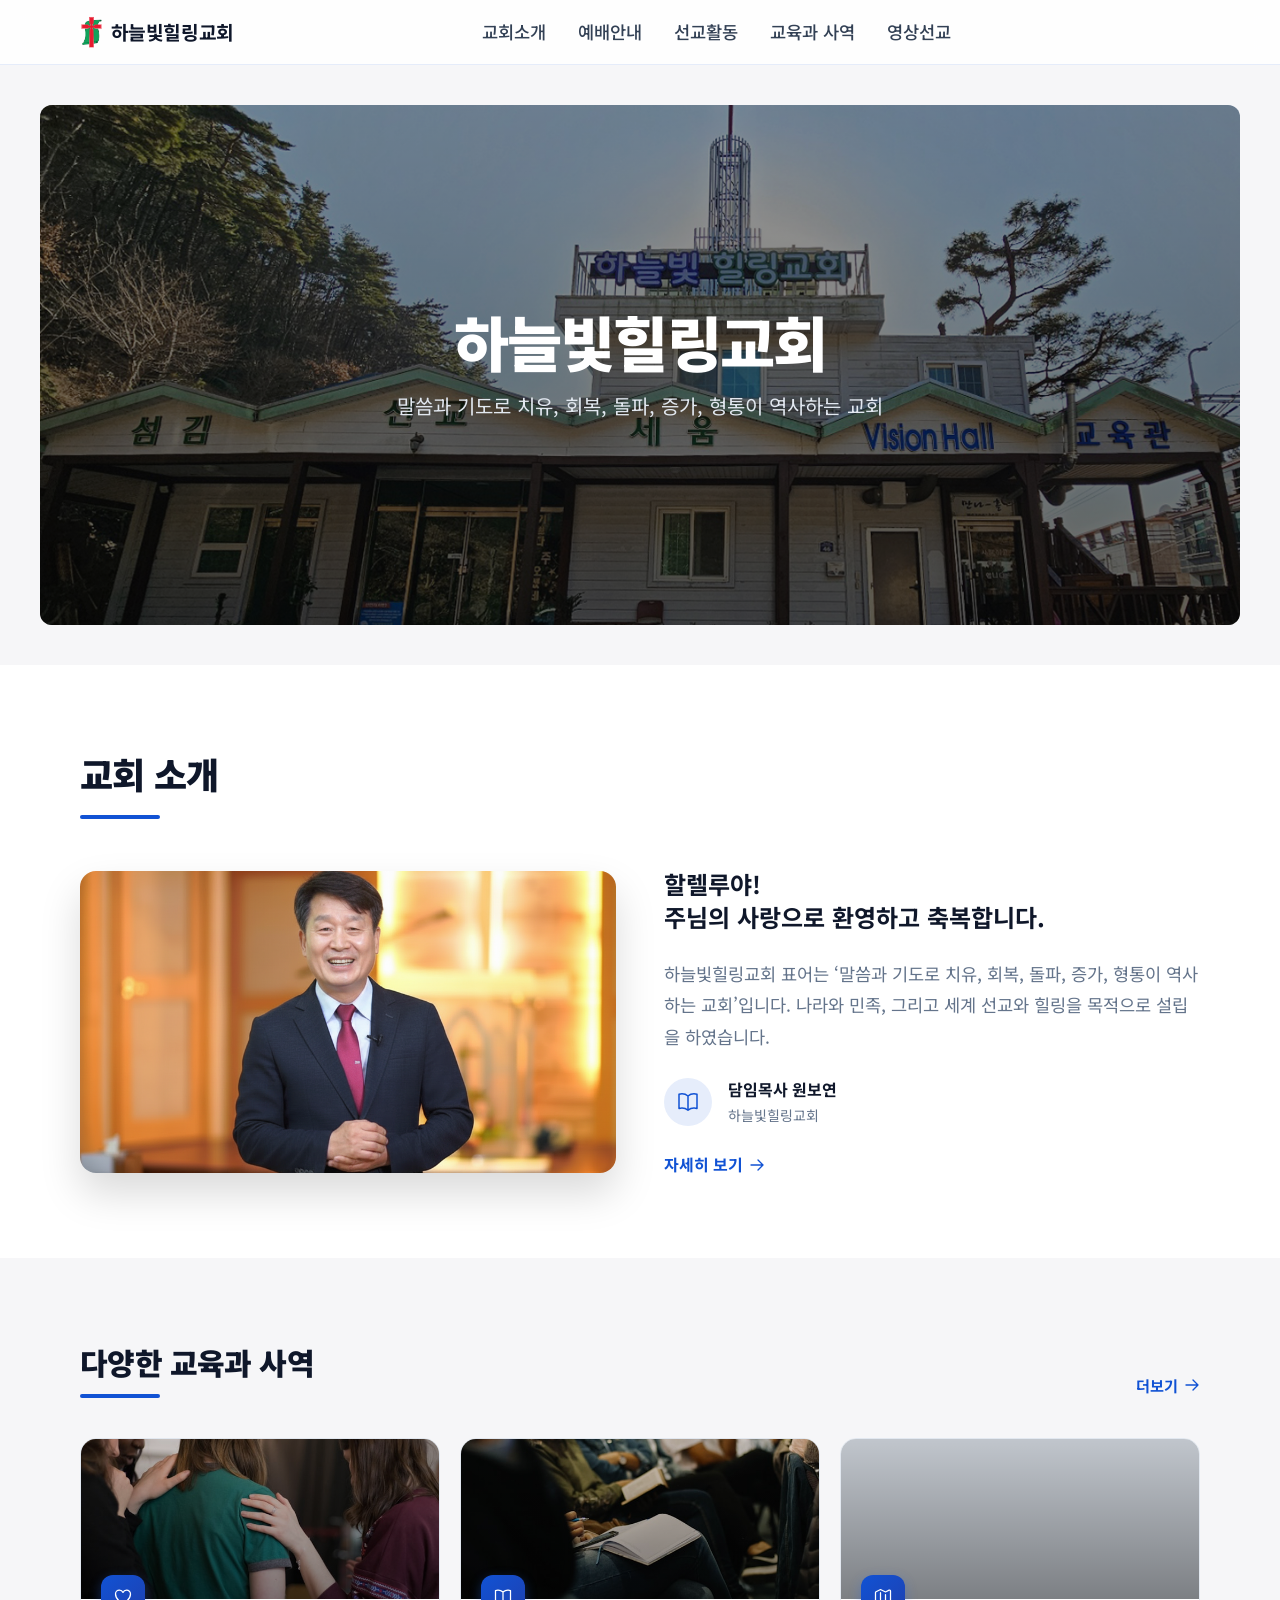
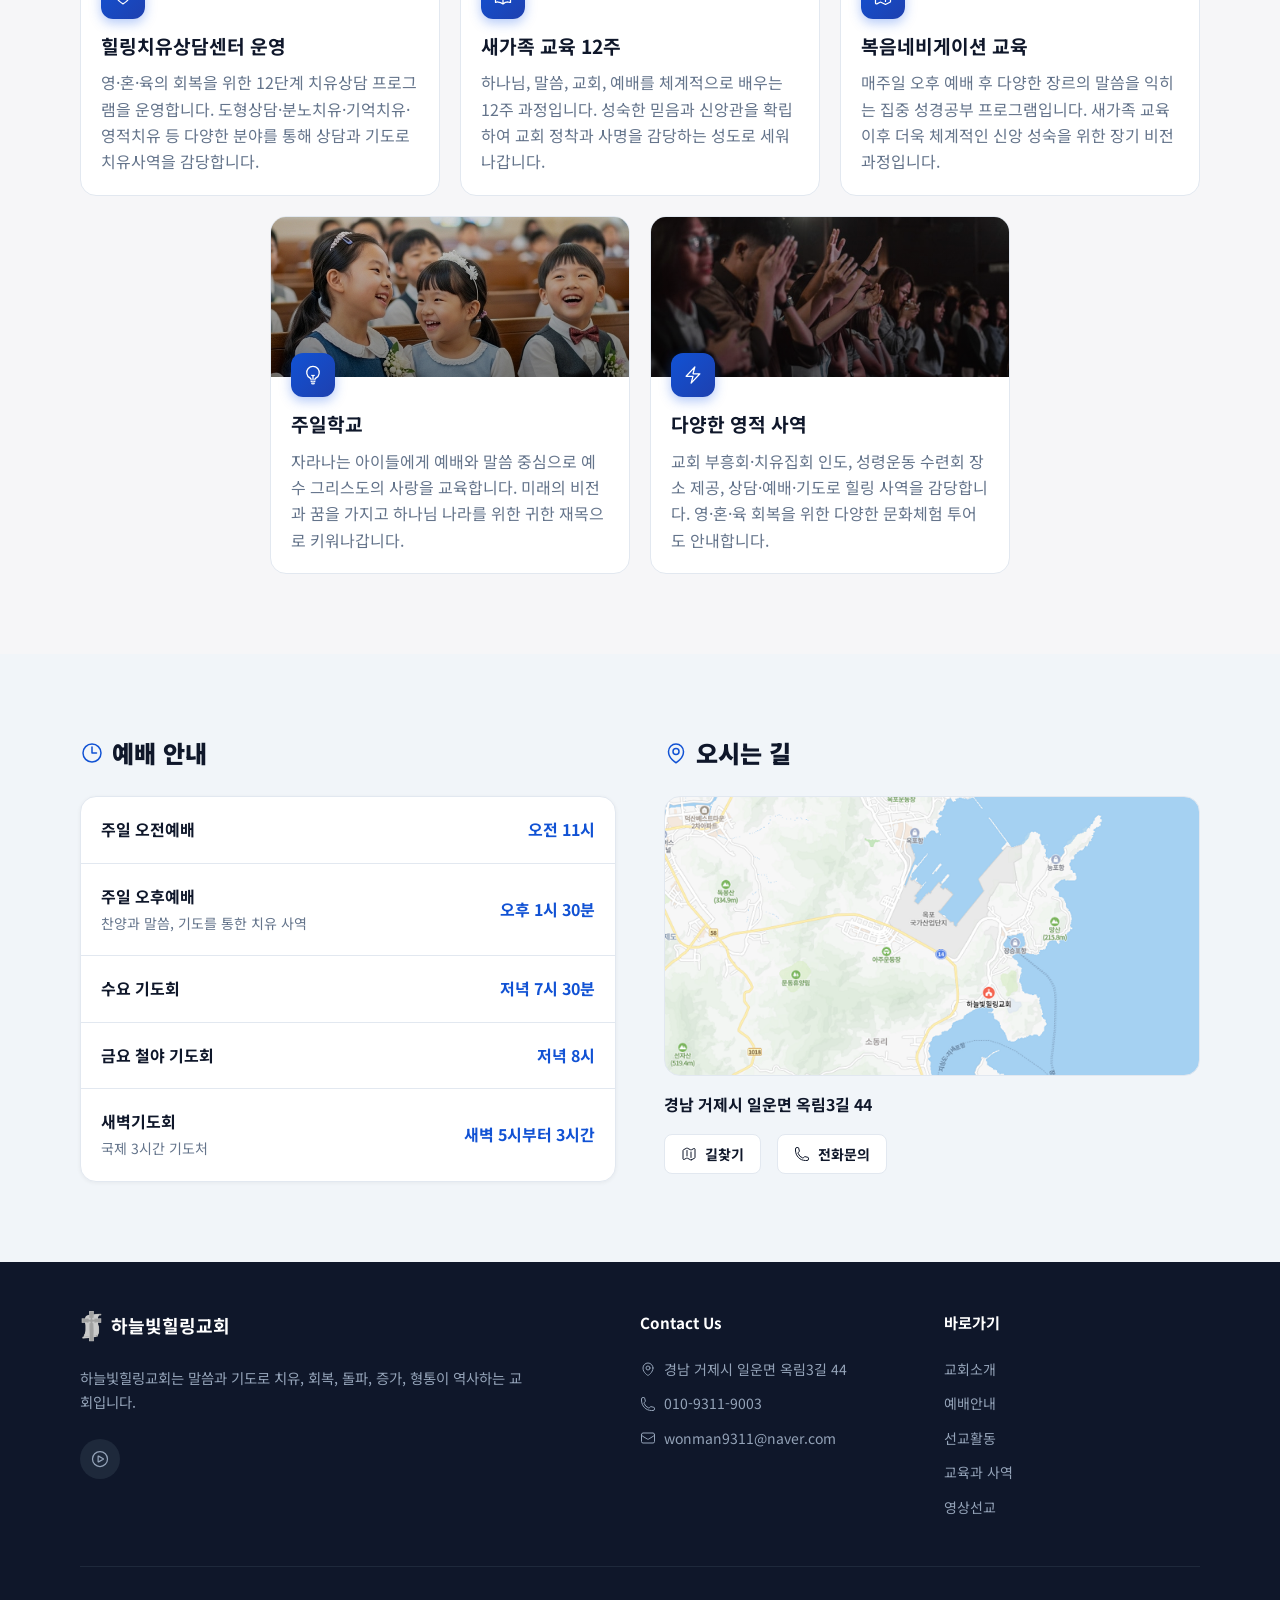
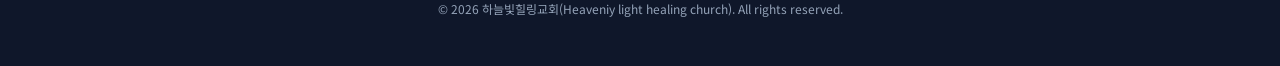
==== index.html @ 6baa6ed8 "first commit" ====
<!DOCTYPE html>
<html lang="ko">
<head>
  <meta charset="UTF-8" />
  <meta name="viewport" content="width=device-width, initial-scale=1.0" />
  <title>하늘빛힐링교회</title>
  <link rel="stylesheet" href="style.css" />
  <style>
    .mp-grid {
      display: grid;
      gap: 1.25rem;
      grid-template-columns: 1fr;
    }
    @media (min-width: 640px) {
      .mp-grid { grid-template-columns: repeat(2, 1fr); }
    }
    @media (min-width: 1024px) {
      .mp-grid { grid-template-columns: repeat(6, 1fr); }
      .mp-card:nth-child(1) { grid-column: span 2; }
      .mp-card:nth-child(2) { grid-column: span 2; }
      .mp-card:nth-child(3) { grid-column: span 2; }
      .mp-card:nth-child(4) { grid-column: 2 / span 2; }
      .mp-card:nth-child(5) { grid-column: 4 / span 2; }
    }
    .mp-card {
      background-color: var(--surface);
      border: 1px solid var(--border);
      border-radius: 1rem;
      overflow: hidden;
      display: flex;
      flex-direction: column;
      transition: transform 0.2s, box-shadow 0.2s;
    }
    .mp-card:hover { transform: translateY(-4px); box-shadow: 0 8px 24px rgba(0,0,0,0.1); }
    .mp-thumb {
      position: relative;
      height: 160px;
      background-size: cover;
      background-position: center;
      background-color: var(--slate-200);
    }
    .mp-thumb-overlay {
      position: absolute;
      inset: 0;
      background: linear-gradient(to bottom, rgba(0,0,0,0.15) 0%, rgba(0,0,0,0.45) 100%);
    }
    .mp-icon {
      position: absolute;
      bottom: -1.25rem;
      left: 1.25rem;
      width: 2.75rem;
      height: 2.75rem;
      border-radius: 0.75rem;
      background: linear-gradient(135deg, var(--primary) 0%, #1e40af 100%);
      color: #fff;
      display: flex;
      align-items: center;
      justify-content: center;
      box-shadow: 0 4px 12px rgba(37,99,235,0.35);
    }
    .mp-icon svg { width: 1.25rem; height: 1.25rem; }
    .mp-body { padding: 2rem 1.25rem 1.25rem; flex: 1; display: flex; flex-direction: column; gap: 0.5rem; }
    .mp-body h4 { font-size: 1.2rem; font-weight: 700; color: var(--fg); }
    .mp-body p { font-size: 1rem; color: var(--fg-muted); line-height: 1.65; flex: 1; }
    .mp-link {
      display: inline-flex;
      align-items: center;
      gap: 0.3rem;
      font-size: 0.85rem;
      font-weight: 700;
      color: var(--primary);
      margin-top: 0.25rem;
    }
    .mp-link svg { width: 0.9rem; height: 0.9rem; }
  </style>
</head>
<body>

<!-- ===== HEADER ===== -->
<header class="site-header" id="site-header"></header>

<main>

  <!-- ===== HERO ===== -->
  <div class="hero-wrapper">
    <div class="hero" style="background-image: url('./source/church.png');">
      <div class="hero-overlay"></div>
      <div class="hero-content">
        <h1>하늘빛힐링교회</h1>
        <p>말씀과 기도로 치유, 회복, 돌파, 증가, 형통이 역사하는 교회</p>
      </div>
    </div>
  </div>

  <!-- ===== ABOUT PREVIEW ===== -->
  <section class="section bg-surface">
    <div class="section-inner">
      <div class="section-header">
        <h3>교회 소개</h3>
        <div class="section-header-bar"></div>
      </div>
      <div class="about-grid">
        <div class="about-img anim from-left"
          style="background-image: url('./source/won.png');"></div>
        <div class="about-text anim from-right anim-delay-2">
          <h4>할렐루야!<br>주님의 사랑으로 환영하고 축복합니다.</h4>
          <p>하늘빛힐링교회 표어는 ‘말씀과 기도로 치유, 회복, 돌파, 증가, 형통이 역사하는 교회’입니다. 나라와 민족, 그리고 세계 선교와 힐링을 목적으로 설립을 하였습니다.</p>
          <div class="pastor-info">
            <div class="pastor-icon">
              <svg xmlns="http://www.w3.org/2000/svg" fill="none" viewBox="0 0 24 24" stroke-width="1.5" stroke="currentColor">
                <path stroke-linecap="round" stroke-linejoin="round" d="M12 6.042A8.967 8.967 0 006 3.75c-1.052 0-2.062.18-3 .512v14.25A8.987 8.987 0 016 18c2.305 0 4.408.867 6 2.292m0-14.25a8.966 8.966 0 016-2.292c1.052 0 2.062.18 3 .512v14.25A8.987 8.987 0 0018 18a8.967 8.967 0 00-6 2.292m0-14.25v14.25" />
              </svg>
            </div>
            <div>
              <strong>담임목사 원보연</strong>
              <span>하늘빛힐링교회</span>
            </div>
          </div>
          <div>
            <a href="about.html" style="display:inline-flex;align-items:center;gap:.35rem;color:var(--primary);font-weight:700;">
              자세히 보기
              <svg xmlns="http://www.w3.org/2000/svg" width="16" height="16" fill="none" viewBox="0 0 24 24" stroke-width="2" stroke="currentColor"><path stroke-linecap="round" stroke-linejoin="round" d="M13.5 4.5L21 12m0 0l-7.5 7.5M21 12H3" /></svg>
            </a>
          </div>
        </div>
      </div>
    </div>
  </section>

  <!-- ===== MINISTRY ===== -->
  <section class="section">
    <div class="section-inner">
      <div class="section-header-row">
        <div>
          <h3>다양한 교육과 사역</h3>
          <div class="section-header-bar" style="margin-top:.5rem;"></div>
        </div>
        <a href="ministry.html" style="display:flex;align-items:center;gap:.35rem;color:var(--primary);font-weight:700;font-size:.95rem;white-space:nowrap;">
          더보기
          <svg xmlns="http://www.w3.org/2000/svg" width="16" height="16" fill="none" viewBox="0 0 24 24" stroke-width="2" stroke="currentColor"><path stroke-linecap="round" stroke-linejoin="round" d="M13.5 4.5L21 12m0 0l-7.5 7.5M21 12H3" /></svg>
        </a>
      </div>

      <div class="mp-grid">

        <!-- 1. 힐링치유상담센터 -->
        <div class="mp-card anim">
          <div class="mp-thumb" style="background-image: url('./source/min01.jpg');">
            <div class="mp-thumb-overlay"></div>
            <div class="mp-icon">
              <svg xmlns="http://www.w3.org/2000/svg" fill="none" viewBox="0 0 24 24" stroke-width="1.5" stroke="currentColor"><path stroke-linecap="round" stroke-linejoin="round" d="M21 8.25c0-2.485-2.099-4.5-4.688-4.5-1.935 0-3.597 1.126-4.312 2.733-.715-1.607-2.377-2.733-4.313-2.733C5.1 3.75 3 5.765 3 8.25c0 7.22 9 12 9 12s9-4.78 9-12z" /></svg>
            </div>
          </div>
          <div class="mp-body">
            <h4>힐링치유상담센터 운영</h4>
            <p>영·혼·육의 회복을 위한 12단계 치유상담 프로그램을 운영합니다. 도형상담·분노치유·기억치유·영적치유 등 다양한 분야를 통해 상담과 기도로 치유사역을 감당합니다.</p>
            </div>
        </div>

        <!-- 2. 새가족 교육 -->
        <div class="mp-card anim anim-delay-1">
          <div class="mp-thumb" style="background-image: url('./source/min02.jpg');">
            <div class="mp-thumb-overlay"></div>
            <div class="mp-icon">
              <svg xmlns="http://www.w3.org/2000/svg" fill="none" viewBox="0 0 24 24" stroke-width="1.5" stroke="currentColor"><path stroke-linecap="round" stroke-linejoin="round" d="M12 6.042A8.967 8.967 0 006 3.75c-1.052 0-2.062.18-3 .512v14.25A8.987 8.987 0 016 18c2.305 0 4.408.867 6 2.292m0-14.25a8.966 8.966 0 016-2.292c1.052 0 2.062.18 3 .512v14.25A8.987 8.987 0 0118 18a8.967 8.967 0 00-6 2.292m0-14.25v14.25" /></svg>
            </div>
          </div>
          <div class="mp-body">
            <h4>새가족 교육 12주</h4>
            <p>하나님, 말씀, 교회, 예배를 체계적으로 배우는 12주 과정입니다. 성숙한 믿음과 신앙관을 확립하여 교회 정착과 사명을 감당하는 성도로 세워나갑니다.</p>
            </div>
        </div>

        <!-- 3. 복음네비게이션 -->
        <div class="mp-card anim anim-delay-2">
          <div class="mp-thumb" style="background-image: url('https://lh3.googleusercontent.com/aida-public/[base64]');">
            <div class="mp-thumb-overlay"></div>
            <div class="mp-icon">
              <svg xmlns="http://www.w3.org/2000/svg" fill="none" viewBox="0 0 24 24" stroke-width="1.5" stroke="currentColor"><path stroke-linecap="round" stroke-linejoin="round" d="M9 6.75V15m6-6v8.25m.503 3.498l4.875-2.437c.381-.19.622-.58.622-1.006V4.82c0-.836-.88-1.38-1.628-1.006l-3.869 1.934c-.317.159-.69.159-1.006 0L9.503 3.252a1.125 1.125 0 00-1.006 0L3.622 5.689C3.24 5.88 3 6.27 3 6.695V19.18c0 .836.88 1.38 1.628 1.006l3.869-1.934c.317-.159.69-.159 1.006 0l4.994 2.497c.317.158.69.158 1.006 0z" /></svg>
            </div>
          </div>
          <div class="mp-body">
            <h4>복음네비게이션 교육</h4>
            <p>매주일 오후 예배 후 다양한 장르의 말씀을 익히는 집중 성경공부 프로그램입니다. 새가족 교육 이후 더욱 체계적인 신앙 성숙을 위한 장기 비전 과정입니다.</p>
            </div>
        </div>

        <!-- 4. 주일학교 -->
        <div class="mp-card anim anim-delay-1">
          <div class="mp-thumb" style="background-image: url('./source/min04.jpeg');">
            <div class="mp-thumb-overlay"></div>
            <div class="mp-icon">
              <svg xmlns="http://www.w3.org/2000/svg" fill="none" viewBox="0 0 24 24" stroke-width="1.5" stroke="currentColor"><path stroke-linecap="round" stroke-linejoin="round" d="M12 18v-5.25m0 0a6.01 6.01 0 001.5-.189m-1.5.189a6.01 6.01 0 01-1.5-.189m3.75 7.478a12.06 12.06 0 01-4.5 0m3.75 2.383a14.406 14.406 0 01-3 0M14.25 18v-.192c0-.983.658-1.823 1.508-2.316a7.5 7.5 0 10-7.517 0c.85.493 1.509 1.333 1.509 2.316V18" /></svg>
            </div>
          </div>
          <div class="mp-body">
            <h4>주일학교</h4>
            <p>자라나는 아이들에게 예배와 말씀 중심으로 예수 그리스도의 사랑을 교육합니다. 미래의 비전과 꿈을 가지고 하나님 나라를 위한 귀한 재목으로 키워나갑니다.</p>
            </div>
        </div>

        <!-- 5. 다양한 영적 사역 -->
        <div class="mp-card anim anim-delay-2">
          <div class="mp-thumb" style="background-image: url('./source/min05.jpg');">
            <div class="mp-thumb-overlay"></div>
            <div class="mp-icon">
              <svg xmlns="http://www.w3.org/2000/svg" fill="none" viewBox="0 0 24 24" stroke-width="1.5" stroke="currentColor"><path stroke-linecap="round" stroke-linejoin="round" d="M3.75 13.5l10.5-11.25L12 10.5h8.25L9.75 21.75 12 13.5H3.75z" /></svg>
            </div>
          </div>
          <div class="mp-body">
            <h4>다양한 영적 사역</h4>
            <p>교회 부흥회·치유집회 인도, 성령운동 수련회 장소 제공, 상담·예배·기도로 힐링 사역을 감당합니다. 영·혼·육 회복을 위한 다양한 문화체험 투어도 안내합니다.</p>
            </div>
        </div>

      </div>
    </div>
  </section>

  <!-- ===== WORSHIP INFO ===== -->
  <section class="section bg-surface-2">
    <div class="section-inner">
      <div class="worship-grid">
        <div class="anim">
          <h3 class="worship-title">
            <svg xmlns="http://www.w3.org/2000/svg" fill="none" viewBox="0 0 24 24" stroke-width="1.5" stroke="currentColor"><path stroke-linecap="round" stroke-linejoin="round" d="M12 6v6h4.5m4.5 0a9 9 0 11-18 0 9 9 0 0118 0z" /></svg>
            예배 안내
          </h3>
          <div class="worship-table">
            <div class="worship-row">
              <div class="worship-row-left"><strong>주일 오전예배</strong></div>
              <span class="worship-time">오전 11시</span>
            </div>
            <div class="worship-row">
              <div class="worship-row-left"><strong>주일 오후예배</strong><span>찬양과 말씀, 기도를 통한 치유 사역</span></div>
              <span class="worship-time">오후 1시 30분</span>
            </div>
            <div class="worship-row">
              <div class="worship-row-left"><strong>수요 기도회</strong></div>
              <span class="worship-time">저녁 7시 30분</span>
            </div>
            <div class="worship-row">
              <div class="worship-row-left"><strong>금요 철야 기도회</strong></div>
              <span class="worship-time">저녁 8시</span>
            </div>
            <div class="worship-row">
              <div class="worship-row-left"><strong>새벽기도회</strong><span>국제 3시간 기도처</span></div>
              <span class="worship-time">새벽 5시부터 3시간</span>
            </div>
          </div>
        </div>
        <div class="anim anim-delay-2">
          <h3 class="worship-title">
            <svg xmlns="http://www.w3.org/2000/svg" fill="none" viewBox="0 0 24 24" stroke-width="1.5" stroke="currentColor"><path stroke-linecap="round" stroke-linejoin="round" d="M15 10.5a3 3 0 11-6 0 3 3 0 016 0z" /><path stroke-linecap="round" stroke-linejoin="round" d="M19.5 10.5c0 7.142-7.5 11.25-7.5 11.25S4.5 17.642 4.5 10.5a7.5 7.5 0 1115 0z" /></svg>
            오시는 길
          </h3>
          <div class="map-container" style="background-image: url('./source/map.png');">
          </div>
          <div class="address">
            <p class="address-line">경남 거제시 일운면 옥림3길 44</p>
            <div class="address-btns">
              <a href="https://map.naver.com/p/search/경남%20거제시%20일운면%20옥림3길%2044" target="_blank" class="btn-outline">
                <svg xmlns="http://www.w3.org/2000/svg" width="16" height="16" fill="none" viewBox="0 0 24 24" stroke-width="1.5" stroke="currentColor">
                  <path stroke-linecap="round" stroke-linejoin="round" d="M9 6.75V15m6-6v8.25m.503 3.498l4.875-2.437c.381-.19.622-.58.622-1.006V4.82c0-.836-.88-1.38-1.628-1.006l-3.869 1.934c-.317.159-.69.159-1.006 0L9.503 3.252a1.125 1.125 0 00-1.006 0L3.622 5.689C3.24 5.88 3 6.27 3 6.695V19.18c0 .836.88 1.38 1.628 1.006l3.869-1.934c.317-.159.69-.159 1.006 0l4.994 2.497c.317.158.69.158 1.006 0z" />
                </svg>
                길찾기
              </a>
              <a href="tel:010-9311-9003" class="btn-outline">
                <svg xmlns="http://www.w3.org/2000/svg" width="16" height="16" fill="none" viewBox="0 0 24 24" stroke-width="1.5" stroke="currentColor">
                  <path stroke-linecap="round" stroke-linejoin="round" d="M2.25 6.75c0 8.284 6.716 15 15 15h2.25a2.25 2.25 0 002.25-2.25v-1.372c0-.516-.351-.966-.852-1.091l-4.423-1.106c-.44-.11-.902.055-1.173.417l-.97 1.293c-.282.376-.769.542-1.21.38a12.035 12.035 0 01-7.143-7.143c-.162-.441.004-.928.38-1.21l1.293-.97c.363-.271.527-.734.417-1.173L6.963 3.102a1.125 1.125 0 00-1.091-.852H4.5A2.25 2.25 0 002.25 4.5v2.25z" />
                </svg>
                전화문의
              </a>
            </div>
          </div>
        </div>
      </div>
    </div>
  </section>

</main>

<!-- ===== FOOTER ===== -->
<footer class="site-footer" id="site-footer"></footer>

<script src="components.js"></script>
<script src="main.js"></script>
</body>
</html>
---- style.css ----
@import url('https://fonts.googleapis.com/css2?family=Newsreader:ital,opsz,wght@0,6..72,200..800;1,6..72,200..800&family=Noto+Sans+KR:wght@100..900&display=swap');

/* ===================== Variables ===================== */
:root {
  --primary: #1152d4;
  --primary-light: rgba(17, 82, 212, 0.1);
  --primary-foreground: #ffffff;
  --bg-light: #f6f6f8;
  --bg-dark: #101622;
  --slate-50:  #f8fafc;
  --slate-100: #f1f5f9;
  --slate-200: #e2e8f0;
  --slate-300: #cbd5e1;
  --slate-400: #94a3b8;
  --slate-500: #64748b;
  --slate-600: #475569;
  --slate-700: #334155;
  --slate-800: #1e293b;
  --slate-900: #0f172a;
  --red-500: #ef4444;

  /* semantic tokens (light) */
  --bg:       var(--bg-light);
  --fg:       var(--slate-900);
  --fg-muted: var(--slate-500);
  --surface:  #ffffff;
  --surface-2: var(--slate-100);
  --border:   var(--slate-200);
  --header-bg: rgba(255,255,255,0.85);
}

@media (prefers-color-scheme: dark) {
  :root {
    --bg:       var(--bg-dark);
    --fg:       var(--slate-100);
    --fg-muted: var(--slate-400);
    --surface:  var(--slate-800);
    --surface-2: #0f172a;
    --border:   var(--slate-700);
    --header-bg: rgba(16,22,34,0.85);
  }
}

/* ===================== Reset & Base ===================== */
*, *::before, *::after { box-sizing: border-box; margin: 0; padding: 0; }
html { scroll-behavior: smooth; }
body {
  font-family: "Noto Sans KR", "Inter", ui-sans-serif, system-ui, sans-serif;
  background-color: var(--bg);
  color: var(--fg);
  min-height: 100vh;
  display: flex;
  flex-direction: column;
  overflow-x: hidden;
  line-height: 1.6;
}
main { flex-grow: 1; }
img { max-width: 100%; display: block; }
a { text-decoration: none; color: inherit; }
button { cursor: pointer; font-family: inherit; }
svg { display: inline-block; vertical-align: middle; }

/* ===================== Header ===================== */
.site-header {
  position: sticky;
  top: 0;
  z-index: 100;
  background-color: var(--header-bg);
  backdrop-filter: blur(12px);
  -webkit-backdrop-filter: blur(12px);
  border-bottom: 1px solid rgba(17,82,212,0.1);
}
.header-logo .logo-img {
  height: 2rem;
  object-fit: contain;
}
.footer-logo .logo-img {
  height: 2rem;
  object-fit: contain;
}
.header-inner {
  display: flex;
  align-items: center;
  justify-content: space-between;
  padding: 1rem 1.5rem;
  max-width: 1400px;
  margin: 0 auto;
  position: relative;
}
@media (min-width: 1024px) {
  .header-inner { padding: 1rem 5rem; }
}
.header-logo {
  display: flex;
  align-items: center;
  gap: 0.5rem;
  color: var(--primary);
  flex-shrink: 0;
}
.header-logo svg { width: 2rem; height: 2rem; }
.header-logo h2 {
  font-size: 1.2rem;
  font-weight: 700;
  color: var(--fg);
  letter-spacing: -0.02em;
  white-space: nowrap;
}
.desktop-nav {
  display: none;
  gap: 2rem;
  flex: 1;
  justify-content: center;
}
@media (min-width: 768px) { .desktop-nav { display: flex; } }
.desktop-nav a {
  font-size: 1.1rem;
  font-weight: 500;
  color: var(--slate-700);
  transition: color 0.2s;
}
@media (prefers-color-scheme: dark) {
  .desktop-nav a { color: var(--slate-300); }
}
.desktop-nav a:hover,
.desktop-nav a.active { color: var(--primary); }
.mobile-menu-btn {
  display: flex;
  align-items: center;
  justify-content: center;
  width: 2.5rem;
  height: 2.5rem;
  background: none;
  border: none;
  color: var(--fg);
}
@media (min-width: 768px) { .mobile-menu-btn { display: none; } }
.mobile-nav {
  display: none;
  position: absolute;
  top: 100%;
  left: 0;
  width: 100%;
  background-color: var(--surface);
  border-bottom: 1px solid var(--border);
  box-shadow: 0 4px 12px rgba(0,0,0,0.1);
  padding: 1rem;
  z-index: 99;
}
.mobile-nav.open { display: block; }
.mobile-nav nav { display: flex; flex-direction: column; gap: 1rem; }
.mobile-nav a {
  font-size: 1.3rem;
  font-weight: 500;
  color: var(--slate-700);
  padding: 0.25rem 0.8rem;
}
@media (prefers-color-scheme: dark) {
  .mobile-nav a { color: var(--slate-300); }
}
.mobile-nav a:hover { color: var(--primary); }

/* ===================== Page Hero Banner ===================== */
.page-hero {
  position: relative;
  height: 280px;
  background-size: cover;
  background-position: center;
  display: flex;
  align-items: center;
  justify-content: center;
  text-align: center;
  overflow: hidden;
}
.page-hero::before {
  content: '';
  position: absolute;
  inset: 0;
  background: linear-gradient(rgba(0,0,0,0.5), rgba(0,0,0,0.65));
}
.page-hero-content {
  position: relative;
  z-index: 1;
}
.page-hero h1 {
  font-size: 2.5rem;
  font-weight: 900;
  color: #fff;
  letter-spacing: -0.02em;
  margin-bottom: 0.5rem;
}
.page-hero p {
  font-size: 1.1rem;
  color: rgba(255,255,255,0.85);
}
@media (min-width: 768px) {
  .page-hero { height: 360px; }
  .page-hero h1 { font-size: 3.5rem; }
}

/* ===================== Section ===================== */
.section { padding: 4rem 1.5rem; }
@media (min-width: 1024px) { .section { padding: 5rem 5rem; } }
.section-inner { max-width: 1200px; margin: 0 auto; }
.section-header { margin-bottom: 3rem; }
.section-header h3 {
  font-size: 1.875rem;
  font-weight: 900;
  letter-spacing: -0.02em;
  margin-bottom: 0.75rem;
}
@media (min-width: 768px) { .section-header h3 { font-size: 2.25rem; } }
.section-header-bar {
  height: 4px;
  width: 5rem;
  border-radius: 9999px;
  background-color: var(--primary);
}
.section-header-row {
  display: flex;
  align-items: flex-end;
  justify-content: space-between;
  margin-bottom: 2.5rem;
}
.section-header-row h3 {
  font-size: 1.875rem;
  font-weight: 900;
  letter-spacing: -0.02em;
}
.section-header-row a {
  display: flex;
  align-items: center;
  gap: 0.25rem;
  font-weight: 700;
  color: var(--primary);
  font-size: 0.9rem;
}
.section-header-row a:hover { text-decoration: underline; }

/* ===================== Surface styles ===================== */
.bg-surface { background-color: var(--surface); }
.bg-surface-2 { background-color: var(--surface-2); }

/* ===================== Animations ===================== */
.anim { opacity: 0; transform: translateY(24px); transition: opacity 0.6s ease, transform 0.6s ease; }
.anim.from-left { transform: translateX(-24px); }
.anim.from-right { transform: translateX(24px); }
.anim.visible { opacity: 1; transform: translate(0, 0); }
.anim-delay-1 { transition-delay: 0.1s; }
.anim-delay-2 { transition-delay: 0.2s; }
.anim-delay-3 { transition-delay: 0.3s; }

@keyframes heroFadeIn {
  from { opacity: 0; transform: translateY(20px); }
  to   { opacity: 1; transform: translateY(0); }
}
.hero-content { animation: heroFadeIn 0.8s ease forwards; }

/* ===================== Hero (Main) ===================== */
.hero-wrapper { padding: 1rem; }
@media (min-width: 1024px) { .hero-wrapper { padding: 2.5rem; } }
.hero {
  position: relative;
  min-height: 520px;
  border-radius: 0.75rem;
  overflow: hidden;
  display: flex;
  align-items: center;
  justify-content: center;
  text-align: center;
  background-size: cover;
  background-position: center;
}
.hero-overlay {
  position: absolute;
  inset: 0;
  background: linear-gradient(rgba(0,0,0,0.4), rgba(0,0,0,0.6));
}
.hero-content {
  position: relative;
  z-index: 1;
  max-width: 42rem;
  padding: 1.5rem;
  display: flex;
  flex-direction: column;
  gap: 1rem;
}
.hero-content h1 {
  font-size: 2.25rem;
  font-weight: 900;
  color: #fff;
  letter-spacing: -0.03em;
  line-height: 1.1;
}
@media (min-width: 768px) { .hero-content h1 { font-size: 3.75rem; } }
.hero-content p { font-size: 1.125rem; color: var(--slate-200); }
@media (min-width: 768px) { .hero-content p { font-size: 1.25rem; } }

/* ===================== About (main page) ===================== */
.about-grid {
  display: grid;
  gap: 3rem;
  align-items: center;
}
@media (min-width: 1024px) { .about-grid { grid-template-columns: 1fr 1fr; } }
.about-img {
  aspect-ratio: 16/9;
  border-radius: 1rem;
  overflow: hidden;
  box-shadow: 0 20px 40px rgba(0,0,0,0.15);
  background-size: cover;
  background-position: center;
}
.about-text { display: flex; flex-direction: column; gap: 1.5rem; }
.about-text h4 {
  font-size: 1.5rem;
  font-weight: 700;
  color: var(--fg);
  line-height: 1.4;
}
.about-text p {
  font-size: 1.1rem;
  line-height: 1.8;
  color: var(--fg-muted);
}
.pastor-info {
  display: flex;
  align-items: center;
  gap: 1rem;
}
.pastor-icon {
  width: 3rem;
  height: 3rem;
  border-radius: 50%;
  background-color: var(--primary-light);
  color: var(--primary);
  display: flex;
  align-items: center;
  justify-content: center;
  flex-shrink: 0;
}
.pastor-icon svg { width: 1.5rem; height: 1.5rem; }
.pastor-info strong { display: block; font-weight: 700; color: var(--fg); }
.pastor-info span { font-size: 0.875rem; color: var(--fg-muted); }

/* ===================== Sermon Cards ===================== */
.sermon-grid {
  display: grid;
  gap: 2rem;
}
@media (min-width: 768px) { .sermon-grid { grid-template-columns: 1fr 1fr; } }
@media (min-width: 1024px) { .sermon-grid { grid-template-columns: repeat(3, 1fr); } }
.sermon-card { cursor: pointer; }
.sermon-thumb {
  position: relative;
  aspect-ratio: 16/9;
  border-radius: 0.75rem;
  overflow: hidden;
  background-color: var(--slate-200);
  background-size: cover;
  background-position: center;
  margin-bottom: 1rem;
}
.sermon-play-overlay {
  position: absolute;
  inset: 0;
  display: flex;
  align-items: center;
  justify-content: center;
  background-color: rgba(0,0,0,0.2);
  transition: background-color 0.2s;
}
.sermon-card:hover .sermon-play-overlay { background-color: rgba(0,0,0,0.4); }
.sermon-play-overlay svg {
  width: 3rem;
  height: 3rem;
  color: #fff;
  opacity: 0;
  transition: opacity 0.2s;
}
.sermon-card:hover .sermon-play-overlay svg { opacity: 1; }
.sermon-tag {
  display: inline-block;
  background-color: var(--primary-light);
  color: var(--primary);
  font-size: 0.75rem;
  font-weight: 700;
  padding: 0.2rem 0.5rem;
  border-radius: 0.25rem;
}
.sermon-card h4 {
  margin-top: 0.5rem;
  font-size: 1.05rem;
  font-weight: 700;
  color: var(--fg);
  transition: color 0.2s;
  line-height: 1.4;
}
.sermon-card:hover h4 { color: var(--primary); }
.sermon-card p {
  margin-top: 0.25rem;
  font-size: 0.875rem;
  color: var(--fg-muted);
}

/* ===================== Worship Info ===================== */
.worship-grid {
  display: grid;
  gap: 3rem;
}
@media (min-width: 1024px) { .worship-grid { grid-template-columns: 1fr 1fr; } }
.worship-title {
  display: flex;
  align-items: center;
  gap: 0.5rem;
  font-size: 1.5rem;
  font-weight: 900;
  margin-bottom: 1.5rem;
}
.worship-title svg { color: var(--primary); width: 1.5rem; height: 1.5rem; }
.worship-table {
  border-radius: 1rem;
  border: 1px solid var(--border);
  background-color: var(--surface);
  overflow: hidden;
  box-shadow: 0 1px 4px rgba(0,0,0,0.05);
}
.worship-row {
  display: flex;
  align-items: center;
  justify-content: space-between;
  padding: 1.25rem;
  border-bottom: 1px solid var(--border);
}
.worship-row:last-child { border-bottom: none; }
.worship-row-left strong {
  display: block;
  font-weight: 700;
  color: var(--fg);
}
.worship-row-left span {
  font-size: 0.875rem;
  color: var(--fg-muted);
}
.worship-time { font-weight: 700; color: var(--primary); }
.map-container {
  height: 280px;
  border-radius: 1rem;
  overflow: hidden;
  border: 1px solid var(--border);
  background-color: var(--slate-200);
  background-size: cover;
  background-position: center;
  display: flex;
  align-items: center;
  justify-content: center;
  margin-bottom: 1rem;
}
.map-pin {
  background-color: var(--primary);
  color: #fff;
  border-radius: 50%;
  padding: 0.75rem;
  box-shadow: 0 4px 16px rgba(17,82,212,0.5);
}
.map-pin svg { width: 1.5rem; height: 1.5rem; }
.address { display: flex; flex-direction: column; gap: 0.5rem; }
.address-line { font-weight: 700; color: var(--fg); }
.address-sub { color: var(--fg-muted); font-size: 0.95rem; }
.address-btns { display: flex; gap: 1rem; margin-top: 0.5rem; }
.btn-outline {
  display: flex;
  align-items: center;
  gap: 0.5rem;
  padding: 0.5rem 1rem;
  border-radius: 0.5rem;
  border: 1px solid var(--border);
  background-color: var(--surface);
  font-size: 0.875rem;
  font-weight: 700;
  color: var(--fg);
  transition: background-color 0.2s;
}
.btn-outline:hover { background-color: var(--surface-2); }
.btn-outline svg { width: 1rem; height: 1rem; }

/* ===================== News Gallery ===================== */
.news-grid {
  display: grid;
  gap: 3rem;
}
@media (min-width: 1024px) { .news-grid { grid-template-columns: 2fr 1fr; } }
.news-list { display: flex; flex-direction: column; gap: 0.5rem; }
.news-item {
  display: flex;
  align-items: center;
  justify-content: space-between;
  padding: 1rem;
  border-bottom: 1px solid var(--border);
  border-radius: 0.75rem;
  transition: background-color 0.2s;
  cursor: pointer;
}
.news-item:hover { background-color: var(--surface-2); }
.news-item-info { display: flex; flex-direction: column; gap: 0.25rem; }
.news-type { font-size: 0.75rem; font-weight: 700; }
.news-type.important { color: var(--red-500); }
.news-type.notice { color: var(--primary); }
.news-type.general { color: var(--fg-muted); }
.news-item h5 { font-weight: 700; color: var(--fg); transition: color 0.2s; }
.news-item:hover h5 { color: var(--primary); }
.news-date { font-size: 0.75rem; color: var(--slate-400); }
.news-chevron svg { width: 1.25rem; height: 1.25rem; color: var(--slate-300); }
.gallery-section h3 {
  display: flex;
  align-items: center;
  gap: 0.5rem;
  font-size: 1.5rem;
  font-weight: 900;
  margin-bottom: 1.5rem;
}
.gallery-section h3 svg { color: var(--primary); width: 1.5rem; height: 1.5rem; }
.gallery-grid { display: grid; grid-template-columns: 1fr 1fr; gap: 0.5rem; margin-bottom: 1rem; }
.gallery-item {
  aspect-ratio: 1;
  border-radius: 0.5rem;
  overflow: hidden;
  background-size: cover;
  background-position: center;
  background-color: var(--slate-200);
}
.btn-gallery-more {
  width: 100%;
  padding: 0.75rem;
  border-radius: 0.75rem;
  border: 1px solid rgba(17,82,212,0.2);
  background: none;
  color: var(--primary);
  font-weight: 700;
  font-size: 0.9rem;
  transition: background-color 0.2s;
}
.btn-gallery-more:hover { background-color: var(--primary-light); }

/* ===================== Footer ===================== */
.site-footer {
  background-color: var(--slate-900);
  color: var(--slate-400);
  padding: 3rem 1.5rem;
}
@media (min-width: 1024px) { .site-footer { padding: 3rem 5rem; } }
.footer-inner { max-width: 1200px; margin: 0 auto; }
.footer-grid {
  display: grid;
  gap: 3rem;
  margin-bottom: 3rem;
}
@media (min-width: 768px) { .footer-grid { grid-template-columns: 2fr 1fr 1fr; } }
.footer-brand { display: flex; flex-direction: column; gap: 1.5rem; }
.footer-logo {
  display: flex;
  align-items: center;
  gap: 0.5rem;
  color: #fff;
}
.footer-logo svg { width: 2rem; height: 2rem; color: var(--primary); }
.footer-logo span { font-size: 1.125rem; font-weight: 700; }
.footer-desc { max-width: 28rem; line-height: 1.7; font-size: 0.9rem; }
.footer-social { display: flex; gap: 1rem; }
.footer-social a {
  width: 2.5rem;
  height: 2.5rem;
  display: flex;
  align-items: center;
  justify-content: center;
  border-radius: 50%;
  background-color: var(--slate-800);
  color: var(--slate-400);
  transition: background-color 0.2s, color 0.2s;
}
.footer-social a:hover { background-color: var(--primary); color: #fff; }
.footer-social svg { width: 1.25rem; height: 1.25rem; }
.footer-col h4 {
  font-weight: 700;
  color: #fff;
  margin-bottom: 1.5rem;
  font-size: 0.95rem;
}
.footer-col ul { list-style: none; display: flex; flex-direction: column; gap: 0.75rem; }
.footer-col li { display: flex; align-items: flex-start; gap: 0.5rem; font-size: 0.875rem; line-height: 1.6; }
.footer-col li svg { width: 1rem; height: 1rem; flex-shrink: 0; margin-top: 0.2rem; }
.footer-col a { display: flex; flex-direction: column; gap: 0.5rem; }
.footer-col a li { transition: color 0.2s; }
.footer-col a li:hover { color: var(--slate-200); }
.footer-bottom {
  border-top: 1px solid var(--slate-800);
  padding-top: 2rem;
  font-size: 0.75rem;
  text-align: center;
}

/* ===================== Value Cards ===================== */
.value-grid {
  display: grid;
  gap: 1.5rem;
}
@media (min-width: 768px) { .value-grid { grid-template-columns: 1fr 1fr; } }
@media (min-width: 1024px) { .value-grid { grid-template-columns: repeat(4, 1fr); } }
.value-card {
  background-color: var(--surface);
  border: 1px solid var(--border);
  border-radius: 1rem;
  padding: 2rem 1.5rem;
  display: flex;
  flex-direction: column;
  gap: 1rem;
}
.value-icon {
  width: 3rem;
  height: 3rem;
  border-radius: 50%;
  background-color: var(--primary-light);
  color: var(--primary);
  display: flex;
  align-items: center;
  justify-content: center;
}
.value-icon svg { width: 1.5rem; height: 1.5rem; }
.value-card h4 { font-size: 1.2rem; font-weight: 700; color: var(--fg); }
.value-card p { font-size: 1rem; color: var(--fg-muted); line-height: 1.6; }

/* ===================== Breadcrumb ===================== */
.breadcrumb {
  padding: 0.75rem 1.5rem;
  background-color: var(--surface);
  border-bottom: 1px solid var(--border);
  font-size: 0.8rem;
  color: var(--fg-muted);
}
@media (min-width: 1024px) { .breadcrumb { padding: 0.75rem 5rem; } }
.breadcrumb a { color: var(--primary); }
.breadcrumb a:hover { text-decoration: underline; }
.breadcrumb span { margin: 0 0.4rem; }

/* ===================== Full news page ===================== */
.news-full-list { display: flex; flex-direction: column; }
.news-full-item {
  display: flex;
  align-items: center;
  justify-content: space-between;
  padding: 1.25rem 1.5rem;
  border-bottom: 1px solid var(--border);
  cursor: pointer;
  transition: background-color 0.15s;
  gap: 1rem;
}
.news-full-item:hover { background-color: var(--surface-2); }
.news-full-num { font-size: 0.85rem; color: var(--fg-muted); width: 2.5rem; flex-shrink: 0; }
.news-full-badge {
  font-size: 0.7rem;
  font-weight: 700;
  padding: 0.15rem 0.5rem;
  border-radius: 9999px;
  flex-shrink: 0;
}
.badge-important { background-color: #fee2e2; color: #dc2626; }
.badge-notice    { background-color: var(--primary-light); color: var(--primary); }
.badge-general   { background-color: var(--surface-2); color: var(--fg-muted); }
.news-full-title { flex: 1; font-weight: 500; color: var(--fg); }
.news-full-item:hover .news-full-title { color: var(--primary); }
.news-full-date { font-size: 0.8rem; color: var(--fg-muted); flex-shrink: 0; }
.news-full-header {
  display: flex;
  align-items: center;
  padding: 0.75rem 1.5rem;
  border-bottom: 2px solid var(--border);
  font-size: 0.8rem;
  font-weight: 700;
  color: var(--fg-muted);
  background-color: var(--surface-2);
  gap: 1rem;
}
.news-full-header .h-num { width: 2.5rem; }
.news-full-header .h-title { flex: 1; }
.news-full-header .h-date { flex-shrink: 0; }

/* ===================== Pagination ===================== */
.pagination {
  display: flex;
  justify-content: center;
  gap: 0.5rem;
  margin-top: 3rem;
}
.page-btn {
  width: 2.25rem;
  height: 2.25rem;
  border-radius: 0.5rem;
  border: 1px solid var(--border);
  background: var(--surface);
  color: var(--fg);
  font-size: 0.875rem;
  font-weight: 500;
  display: flex;
  align-items: center;
  justify-content: center;
  transition: all 0.15s;
}
.page-btn:hover, .page-btn.active {
  background-color: var(--primary);
  color: #fff;
  border-color: var(--primary);
}

/* ===================== Gallery full page ===================== */
.gallery-full-grid {
  display: grid;
  gap: 1rem;
  grid-template-columns: repeat(2, 1fr);
}
@media (min-width: 768px) { .gallery-full-grid { grid-template-columns: repeat(3, 1fr); } }
@media (min-width: 1024px) { .gallery-full-grid { grid-template-columns: repeat(4, 1fr); } }
.gallery-full-item {
  aspect-ratio: 1;
  border-radius: 0.75rem;
  overflow: hidden;
  background-size: cover;
  background-position: center;
  background-color: var(--slate-200);
  cursor: pointer;
  transition: transform 0.2s, box-shadow 0.2s;
}
.gallery-full-item:hover { transform: scale(1.02); box-shadow: 0 8px 24px rgba(0,0,0,0.15); }

/* ===================== Online Worship Banner ===================== */
.online-banner {
  background: linear-gradient(135deg, var(--primary) 0%, #1e40af 100%);
  color: #fff;
  border-radius: 1rem;
  padding: 2rem;
  display: flex;
  align-items: center;
  justify-content: space-between;
  gap: 1rem;
  flex-wrap: wrap;
}
.online-banner h4 { font-size: 1.25rem; font-weight: 700; margin-bottom: 0.5rem; }
.online-banner p { font-size: 0.9rem; opacity: 0.85; }
.btn-primary {
  background-color: #fff;
  color: var(--primary);
  font-weight: 700;
  padding: 0.75rem 1.5rem;
  border-radius: 0.5rem;
  border: none;
  font-size: 0.9rem;
  white-space: nowrap;
  transition: opacity 0.2s;
  display: inline-flex;
  align-items: center;
  gap: 0.5rem;
}
.btn-primary:hover { opacity: 0.9; }
.btn-primary svg { width: 1rem; height: 1rem; }

/* ===================== Tabs ===================== */
.tabs { display: flex; gap: 0.5rem; margin-bottom: 2rem; flex-wrap: wrap; }
.tab-btn {
  padding: 0.5rem 1.25rem;
  border-radius: 9999px;
  border: 1px solid var(--border);
  background: var(--surface);
  color: var(--fg-muted);
  font-size: 0.875rem;
  font-weight: 600;
  transition: all 0.15s;
}
.tab-btn:hover, .tab-btn.active {
  background-color: var(--primary);
  color: #fff;
  border-color: var(--primary);
}

/* ===================== Utility ===================== */
.text-primary { color: var(--primary); }
.font-bold { font-weight: 700; }
.sr-only { position: absolute; width: 1px; height: 1px; overflow: hidden; clip: rect(0,0,0,0); }
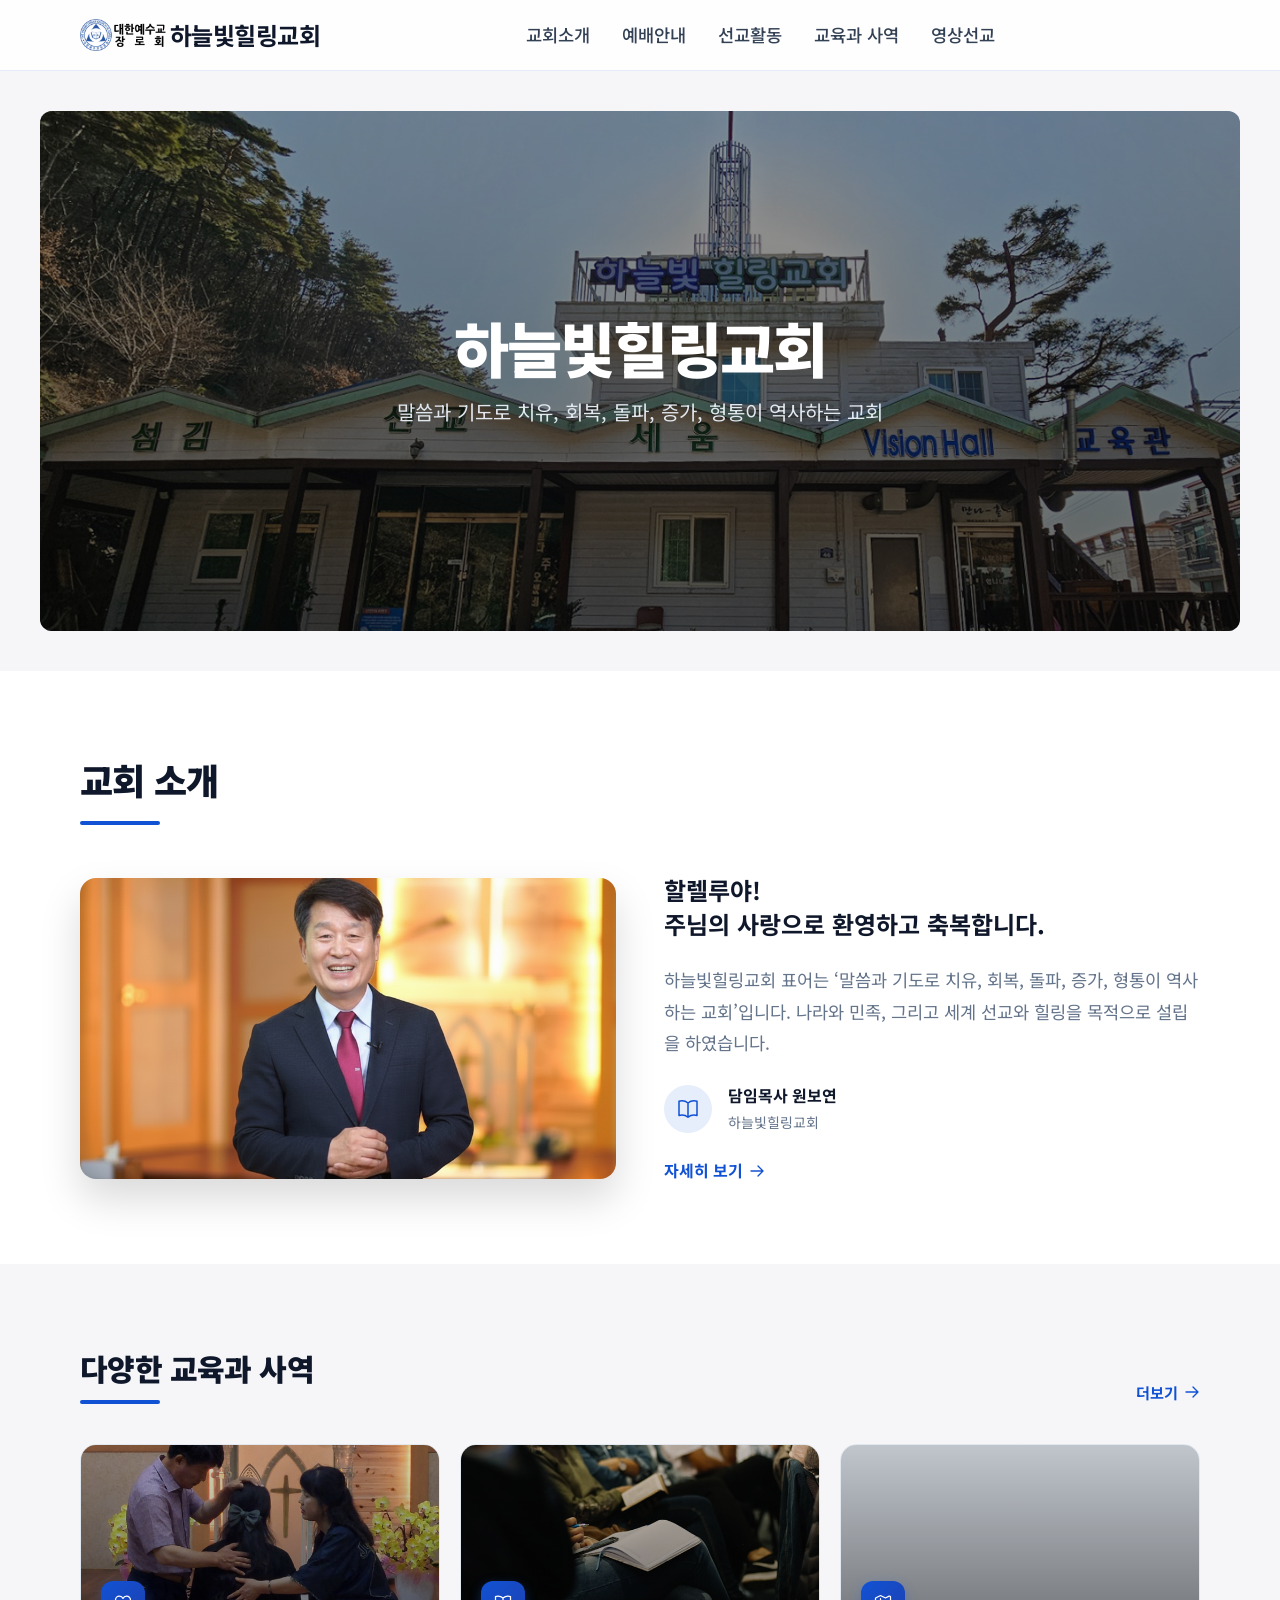
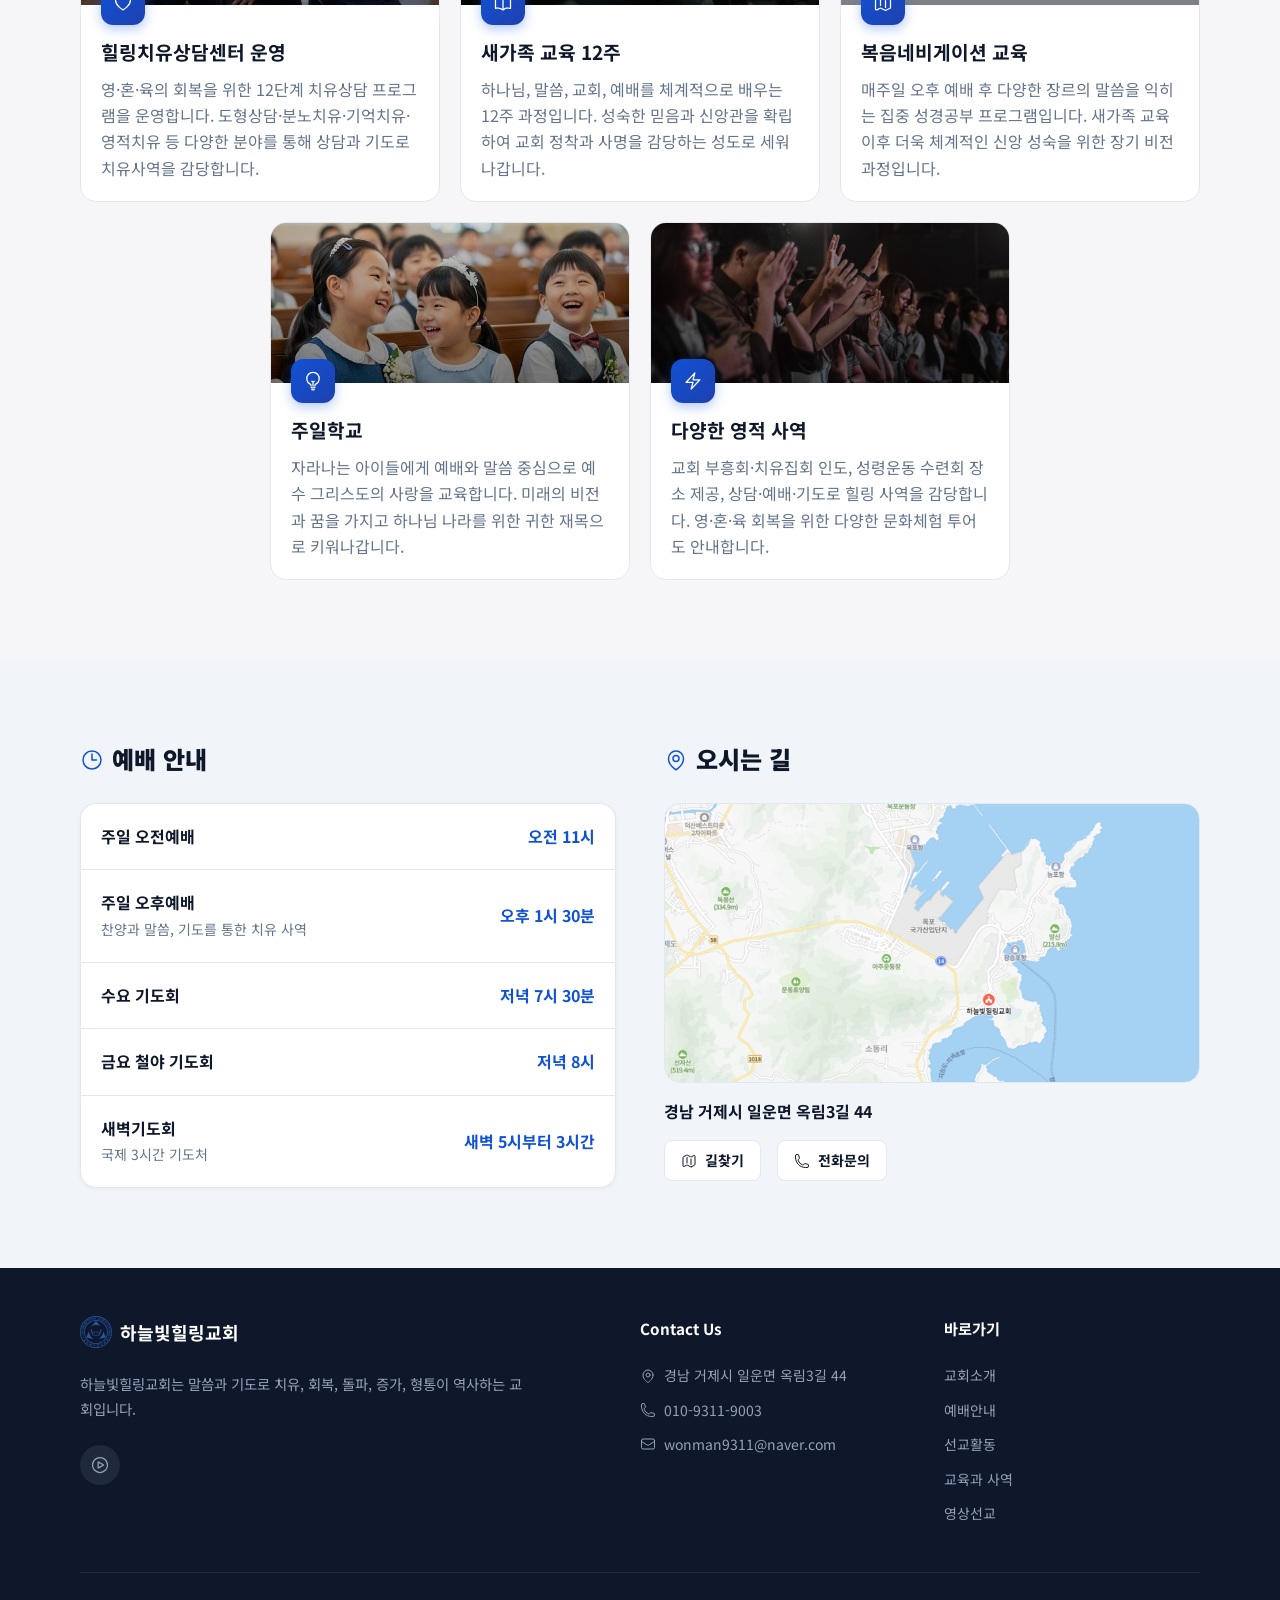
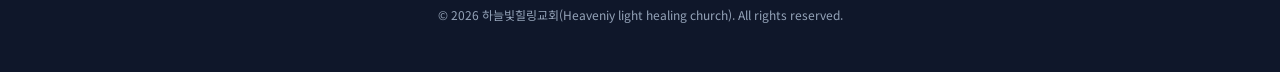
==== commit 6cebb521: "upd" ====
--- a/index.html
+++ b/index.html
@@ -145,7 +145,7 @@
 
         <!-- 1. 힐링치유상담센터 -->
         <div class="mp-card anim">
-          <div class="mp-thumb" style="background-image: url('./source/min01.jpg');">
+          <div class="mp-thumb" style="background-image: url('./source/min01.png');">
             <div class="mp-thumb-overlay"></div>
             <div class="mp-icon">
               <svg xmlns="http://www.w3.org/2000/svg" fill="none" viewBox="0 0 24 24" stroke-width="1.5" stroke="currentColor"><path stroke-linecap="round" stroke-linejoin="round" d="M21 8.25c0-2.485-2.099-4.5-4.688-4.5-1.935 0-3.597 1.126-4.312 2.733-.715-1.607-2.377-2.733-4.313-2.733C5.1 3.75 3 5.765 3 8.25c0 7.22 9 12 9 12s9-4.78 9-12z" /></svg>
--- a/style.css
+++ b/style.css
@@ -93,13 +93,13 @@
 .header-logo {
   display: flex;
   align-items: center;
-  gap: 0.5rem;
+  gap: 0.2rem;
   color: var(--primary);
   flex-shrink: 0;
 }
 .header-logo svg { width: 2rem; height: 2rem; }
 .header-logo h2 {
-  font-size: 1.2rem;
+  font-size: 1.5rem;
   font-weight: 700;
   color: var(--fg);
   letter-spacing: -0.02em;
@@ -441,7 +441,7 @@
   font-size: 0.875rem;
   color: var(--fg-muted);
 }
-.worship-time { font-weight: 700; color: var(--primary); }
+.worship-time { font-weight: 700; min-width: 120px; text-align:right; color: var(--primary); }
 .map-container {
   height: 280px;
   border-radius: 1rem;
